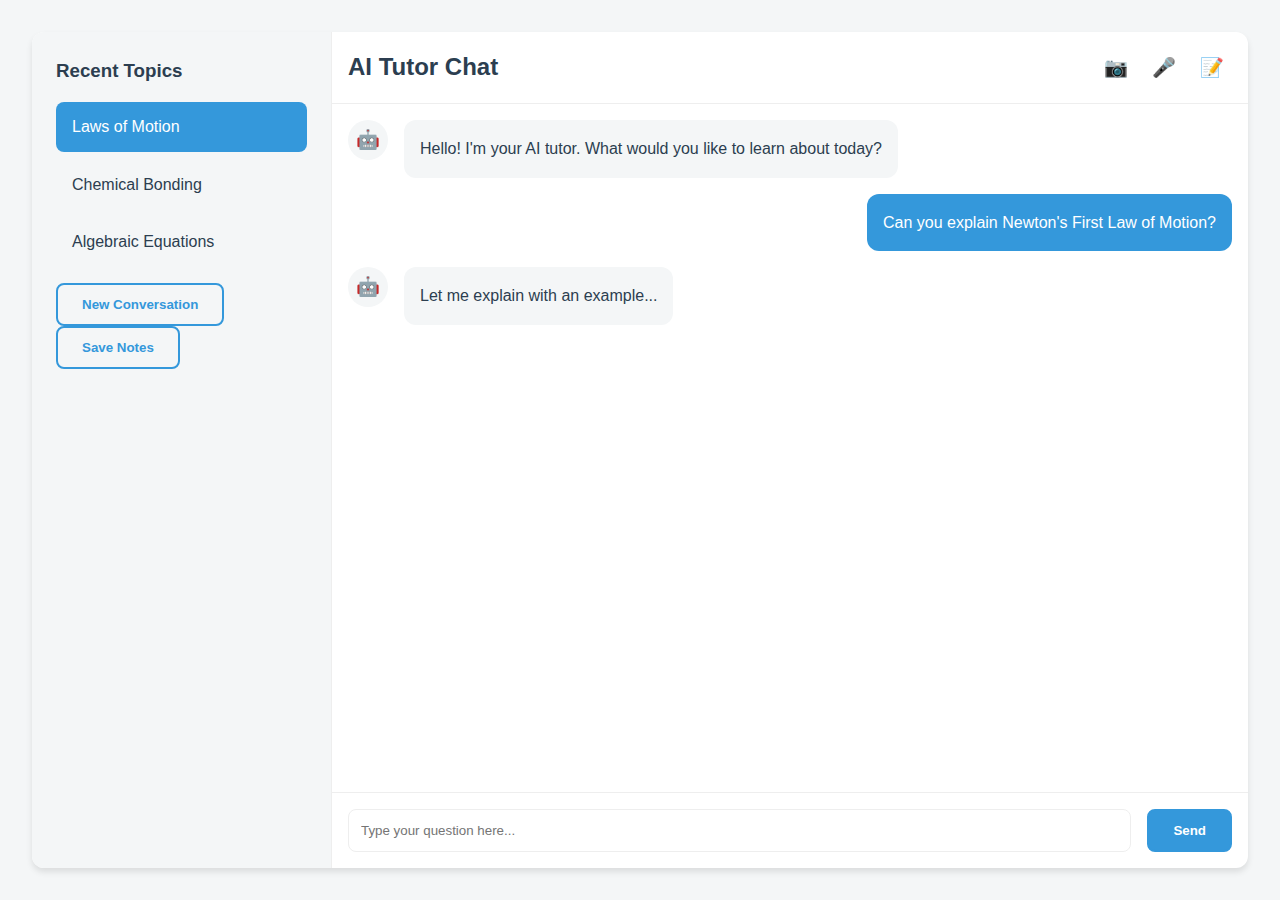
==== ai-tutor.html @ eaa5129a "Add files via upload" ====
<!DOCTYPE html>
<html lang="en">
<head>
    <meta charset="UTF-8">
    <meta name="viewport" content="width=device-width, initial-scale=1.0">
    <title>AI Tutor - ABW Curious</title>
    <link rel="stylesheet" href="style.css">
</head>
<body>
    <div class="tutor-container">
        <div class="tutor-sidebar">
            <h3>Recent Topics</h3>
            <div class="topic-list">
                <div class="topic-item active">Laws of Motion</div>
                <div class="topic-item">Chemical Bonding</div>
                <div class="topic-item">Algebraic Equations</div>
            </div>
            <div class="quick-actions">
                <button class="btn btn-secondary">New Conversation</button>
                <button class="btn btn-secondary">Save Notes</button>
            </div>
        </div>

        <div class="chat-main">
            <div class="chat-header">
                <h2>AI Tutor Chat</h2>
                <div class="chat-tools">
                    <button class="tool-btn">📷</button>
                    <button class="tool-btn">🎤</button>
                    <button class="tool-btn">📝</button>
                </div>
            </div>

            <div class="chat-messages" id="chatMessages">
                <div class="message tutor-message">
                    <div class="message-avatar">🤖</div>
                    <div class="message-content">
                        <p>Hello! I'm your AI tutor. What would you like to learn about today?</p>
                    </div>
                </div>
                <div class="message user-message">
                    <div class="message-content">
                        <p>Can you explain Newton's First Law of Motion?</p>
                    </div>
                </div>
                <div class="message tutor-message">
                    <div class="message-avatar">🤖</div>
                    <div class="message-content">
                        <p>Let me explain with an example...</p>
                    </div>
                </div>
            </div>

            <div class="chat-input">
                <input type="text" placeholder="Type your question here..." id="messageInput">
                <button class="btn btn-primary" id="sendMessage">Send</button>
            </div>
        </div>
    </div>
</body>
</html>
---- style.css ----
:root {
    /* Color Palette */
    --primary-color: #3498db;
    --secondary-color: #2ecc71;
    --background-color: #f4f6f7;
    --text-color: #2c3e50;
    --accent-color: #e74c3c;
    
    /* Typography */
    --font-primary: 'Inter', -apple-system, BlinkMacSystemFont, 'Segoe UI', Roboto, Oxygen, Ubuntu, Cantarell, 'Open Sans', 'Helvetica Neue', sans-serif;
}

* {
    margin: 0;
    padding: 0;
    box-sizing: border-box;
}

body {
    font-family: var(--font-primary);
    background-color: var(--background-color);
    color: var(--text-color);
    line-height: 1.6;
}

/* Header Styles */
header {
    display: flex;
    justify-content: space-between;
    align-items: center;
    padding: 1rem 5%;
    background-color: white;
    box-shadow: 0 2px 4px rgba(0, 0, 0, 0.1);
    position: fixed;
    top: 0;
    width: 100%;
    z-index: 1000; /* Ensure the header is above other content */
}

.logo h1 {
    color: var(--primary-color);
    font-size: 1.5rem;
    font-weight: 700;
}

.logo p {
    color: var(--text-color);
    font-size: 0.9rem;
}

nav ul {
    display: flex;
    list-style: none;
    gap: 1.5rem;
}

nav a {
    text-decoration: none;
    color: var(--text-color);
    font-weight: 500;
    transition: color 0.3s ease;
}

nav a:hover {
    color: var(--primary-color);
}

/* Button Styles */
.btn {
    display: inline-block;
    padding: 0.75rem 1.5rem;
    border-radius: 8px;
    text-decoration: none;
    font-weight: 600;
    transition: all 0.3s ease;
    cursor: pointer;
}

.btn-primary {
    background-color: var(--primary-color);
    color: white;
    border: 2px solid var(--primary-color);
}

.btn-secondary {
    background-color: transparent;
    color: var(--primary-color);
    border: 2px solid var(--primary-color);
}

.btn:hover {
    transform: translateY(-3px);
    box-shadow: 0 4px 6px rgba(0, 0, 0, 0.1);
}

/* Hero Section */
.hero {
    display: flex;
    align-items: center;
    padding: 8rem 5% 4rem; /* Adjusted padding to account for the fixed header */
    gap: 3rem;
}

.hero-content {
    flex: 1;
}

.hero-content h2 {
    font-size: 2.5rem;
    color: var(--primary-color);
    margin-bottom: 1rem;
}

.hero-buttons {
    display: flex;
    gap: 1rem;
    margin-top: 1.5rem;
}

.hero-image {
    flex: 1;
}

.hero-image img {
    max-width: 100%;
    border-radius: 12px;
    box-shadow: 0 10px 20px rgba(0, 0, 0, 0.1);
}

/* Features */
.features {
    text-align: center;
    padding: 4rem 5%;
    background-color: white;
}

.feature-grid {
    display: grid;
    grid-template-columns: repeat(3, 1fr);
    gap: 2rem;
    margin-top: 2rem;
}

.feature {
    background-color: var(--background-color);
    padding: 2rem;
    border-radius: 12px;
    transition: transform 0.3s ease;
}

.feature:hover {
    transform: scale(1.05);
}

.feature-icon {
    font-size: 3rem;
    margin-bottom: 1rem;
}

/* Login & Signup Forms */
.login-container, .signup-container, .profile-container {
    display: flex;
    justify-content: center;
    align-items: center;
    min-height: 100vh;
    background-color: var(--background-color);
}

.login-form, .signup-form, .profile-form {
    background-color: white;
    padding: 3rem;
    border-radius: 12px;
    box-shadow: 0 10px 20px rgba(0, 0, 0, 0.1);
    width: 100%;
    max-width: 500px;
}

.form-group {
    margin-bottom: 1rem;
}

.form-group input, .form-group select {
    width: 100%;
    padding: 0.75rem;
    border: 1px solid #ddd;
    border-radius: 8px;
    transition: border-color 0.3s ease;
}

.form-group input:focus, .form-group select:focus {
    outline: none;
    border-color: var(--primary-color);
}

/* Dashboard */
.dashboard-container {
    display: flex;
    padding-top: 4rem;
    height: 100vh;
}

.sidebar {
    width: 250px;
    background-color: white;
    padding: 2rem;
    box-shadow: 2px 0 4px rgba(0, 0, 0, 0.1);
}

.user-profile {
    text-align: center;
    margin-bottom: 2rem;
}

.user-profile img {
    border-radius: 50%;
    margin-bottom: 1rem;
}

.sidebar nav ul {
    list-style: none;
}

.sidebar nav li {
    padding: 0.75rem 1rem;
    cursor: pointer;
    transition: background-color 0.3s ease;
    border-radius: 8px;
}

.sidebar nav li.active {
    background-color: var(--primary-color);
    color: white;
}

.main-content {
    margin-top: 16px;
    flex-grow: 1;
    padding: 2rem;
    overflow-y: auto;
}

.selected-subjects, .recommended-topics {
    margin-bottom: 2rem;
}

.subject-cards, .topic-grid {
    display: grid;
    grid-template-columns: repeat(auto-fit, minmax(200px, 1fr));
    gap: 1rem;
}

.subject-card, .topic-card {
    background-color: white;
    padding: 1.5rem;
    border-radius: 12px;
    text-align: center;
    box-shadow: 0 4px 6px rgba(0, 0, 0, 0.1);
    transition: transform 0.3s ease;
}

.subject-card:hover, .topic-card:hover {
    transform: translateY(-5px);
}

.subject-icon, .topic-icon {
    font-size: 2.5rem;
    margin-bottom: 1rem;
}

/* Footer */
footer {
    text-align: center;
    padding: 1rem;
    background-color: white;
    box-shadow: 0 -2px 4px rgba(0, 0, 0, 0.1);
}

/* Responsive Design */
@media screen and (max-width: 768px) {
    .hero, .feature-grid {
        flex-direction: column;
        text-align: center;
    }

    .sidebar {
        width: 100%;
        position: fixed;
        bottom: 0;
        left: 0;
        z-index: 1000;
    }

    .dashboard-container {
        flex-direction: column;
    }
}
/* Quiz Styles */
.quiz-container {
    max-width: 800px;
    margin: 2rem auto;
    padding: 2rem;
    background-color: white;
    border-radius: 12px;
    box-shadow: 0 4px 6px rgba(0, 0, 0, 0.1);
}

.quiz-header {
    margin-bottom: 2rem;
    padding-bottom: 1rem;
    border-bottom: 1px solid #eee;
}

.quiz-info {
    display: flex;
    justify-content: space-between;
    margin-top: 1rem;
    color: var(--text-color);
}

.question-card {
    background-color: var(--background-color);
    padding: 2rem;
    border-radius: 8px;
    margin-bottom: 2rem;
}

.question-text {
    font-size: 1.2rem;
    margin-bottom: 1.5rem;
    color: var(--text-color);
}

.options-list {
    display: flex;
    flex-direction: column;
    gap: 1rem;
}

.option {
    display: flex;
    align-items: center;
    padding: 1rem;
    background-color: white;
    border-radius: 8px;
    cursor: pointer;
    transition: background-color 0.3s ease;
}

.option:hover {
    background-color: #f0f0f0;
}

.quiz-navigation {
    display: flex;
    justify-content: space-between;
    margin-top: 2rem;
}

/* Learning Path Styles */
.learning-path-container {
    max-width: 800px;
    margin: 2rem auto;
    padding: 2rem;
}

.path-header {
    margin-bottom: 2rem;
}

.progress-indicator {
    margin-top: 1rem;
}

.progress-bar {
    height: 8px;
    background-color: #eee;
    border-radius: 4px;
    overflow: hidden;
}

.progress {
    height: 100%;
    background-color: var(--primary-color);
    transition: width 0.3s ease;
}

.milestone {
    display: flex;
    gap: 1.5rem;
    padding: 1.5rem;
    background-color: white;
    border-radius: 12px;
    margin-bottom: 1rem;
    box-shadow: 0 2px 4px rgba(0, 0, 0, 0.1);
}

.milestone-icon {
    width: 40px;
    height: 40px;
    background-color: var(--background-color);
    border-radius: 50%;
    display: flex;
    align-items: center;
    justify-content: center;
    font-size: 1.2rem;
}

.milestone.completed .milestone-icon {
    background-color: var(--secondary-color);
    color: white;
}

.milestone.active .milestone-icon {
    background-color: var(--primary-color);
    color: white;
}

.milestone-topics {
    display: flex;
    flex-wrap: wrap;
    gap: 0.5rem;
    margin-top: 1rem;
}

.topic-tag {
    padding: 0.5rem 1rem;
    background-color: var(--background-color);
    border-radius: 20px;
    font-size: 0.9rem;
}

.topic-tag.completed {
    background-color: var(--secondary-color);
    color: white;
}

.topic-tag.active {
    background-color: var(--primary-color);
    color: white;
}
.tutor-container {
    display: flex;
    height: calc(100vh - 4rem);
    margin: 2rem;
    background-color: white;
    border-radius: 12px;
    overflow: hidden;
    box-shadow: 0 4px 6px rgba(0, 0, 0, 0.1);
}

.tutor-sidebar {
    width: 300px;
    padding: 1.5rem;
    background-color: var(--background-color);
    border-right: 1px solid #eee;
}

.topic-list {
    margin: 1rem 0;
}

.topic-item {
    padding: 0.75rem 1rem;
    cursor: pointer;
    border-radius: 8px;
    margin-bottom: 0.5rem;
}

.topic-item.active {
    background-color: var(--primary-color);
    color: white;
}

.chat-main {
    flex: 1;
    display: flex;
    flex-direction: column;
}

.chat-header {
    padding: 1rem;
    border-bottom: 1px solid #eee;
    display: flex;
    justify-content: space-between;
    align-items: center;
}

.chat-tools {
    display: flex;
    gap: 0.5rem;
}

.tool-btn {
    padding: 0.5rem;
    border: none;
    background: none;
    cursor: pointer;
    font-size: 1.2rem;
}

.chat-messages {
    flex: 1;
    padding: 1rem;
    overflow-y: auto;
    display: flex;
    flex-direction: column;
    gap: 1rem;
}

.message {
    display: flex;
    gap: 1rem;
    max-width: 80%;
}

.tutor-message {
    align-self: flex-start;
}

.user-message {
    align-self: flex-end;
    flex-direction: row-reverse;
}

.message-avatar {
    width: 40px;
    height: 40px;
    background-color: var(--background-color);
    border-radius: 50%;
    display: flex;
    align-items: center;
    justify-content: center;
    font-size: 1.2rem;
}

.message-content {
    background-color: var(--background-color);
    padding: 1rem;
    border-radius: 12px;
}

.user-message .message-content {
    background-color: var(--primary-color);
    color: white;
}

.chat-input {
    padding: 1rem;
    border-top: 1px solid #eee;
    display: flex;
    gap: 1rem;
}

.chat-input input {
    flex: 1;
    padding: 0.75rem;
    border: 1px solid #eee;
    border-radius: 8px;
}
/* Library Styles */
.library-container {
    max-width: 1200px;
    margin: 2rem auto;
    padding: 2rem;
}

.library-header {
    margin-bottom: 2rem;
}

.search-bar {
    display: flex;
    gap: 1rem;
    margin: 1rem 0;
}

.search-bar input {
    flex: 1;
    padding: 0.75rem;
    border: 1px solid #eee;
    border-radius: 8px;
}

.filter-tags {
    display: flex;
    gap: 1rem;
    margin: 1rem 0;
}

.filter {
    padding: 0.5rem 1rem;
    background-color: var(--background-color);
    border-radius: 20px;
    cursor: pointer;
}

.filter.active {
    background-color: var(--primary-color);
    color: white;
}

.resources-grid {
    display: grid;
    grid-template-columns: repeat(auto-fill, minmax(300px, 1fr));
    gap: 1.5rem;
}

.resource-card {
    background-color: white;
    border-radius: 12px;
    padding: 1.5rem;
    display: flex;
    gap: 1rem;
    box-shadow: 0 2px 4px rgba(0, 0, 0, 0.1);
    transition: transform 0.3s ease;
}

.resource-card:hover {
    transform: translateY(-5px);
}

.resource-type {
    font-size: 2rem;
    width: 50px;
    height: 50px;
    display: flex;
    align-items: center;
    justify-content: center;
    background-color: var(--background-color);
    border-radius: 12px;
}

.resource-meta {
    display: flex;
    justify-content: space-between;
    margin-top: 1rem;
    font-size: 0.9rem;
    color: #666;
}
.profile-dashboard {
    max-width: 1000px;
    margin: 2rem auto;
    padding: 2rem;
}

.profile-header {
    background-color: white;
    padding: 2rem;
    border-radius: 12px;
    margin-bottom: 2rem;
    box-shadow: 0 2px 4px rgba(0, 0, 0, 0.1);
}

.profile-info {
    display: flex;
    align-items: center;
    gap: 2rem;
    margin-bottom: 2rem;
}

.profile-avatar {
    width: 100px;
    height: 100px;
    border-radius: 50%;
}

.profile-stats {
    display: grid;
    grid-template-columns: repeat(3, 1fr);
    gap: 1rem;
}

.stat-card {
    background-color: var(--background-color);
    padding: 1rem;
    border-radius: 8px;
    text-align: center;
}

.stat-card h4 {
    color: #666;
    margin-bottom: 0.5rem;
}

.stat-card p {
    font-size: 1.5rem;
    color: var(--primary-color);
    font-weight: bold;
}

.performance-section {
    background-color: white;
    padding: 2rem;
    border-radius: 12px;
    margin-bottom: 2rem;
    box-shadow: 0 2px 4px rgba(0, 0, 0, 0.1);
}

.subject-progress {
    display: flex;
    flex-direction: column;
    gap: 1rem;
    margin-top: 1rem;
}

.subject {
    display: flex;
    align-items: center;
    gap: 1rem;
}

.subject span {
    width: 100px;
}

.achievements-grid {
    display: grid;
    grid-template-columns: repeat(auto-fill, minmax(250px, 1fr));
    gap: 1rem;
    margin-top: 1rem;
}
.achievement-card {
    background-color: white;
    padding: 1.5rem;
    border-radius: 12px;
    box-shadow: 0 2px 4px rgba(0, 0, 0, 0.1);
    text-align: center;
    transition: transform 0.3s ease;
}

.achievement-card:hover {
    transform: translateY(-5px);
}

.achievement-icon {
    font-size: 2rem;
    margin-bottom: 1rem;
}

.achievement-card h4 {
    color: var(--text-color);
    margin-bottom: 0.5rem;
}

.achievement-card p {
    color: #666;
    font-size: 0.9rem;
}
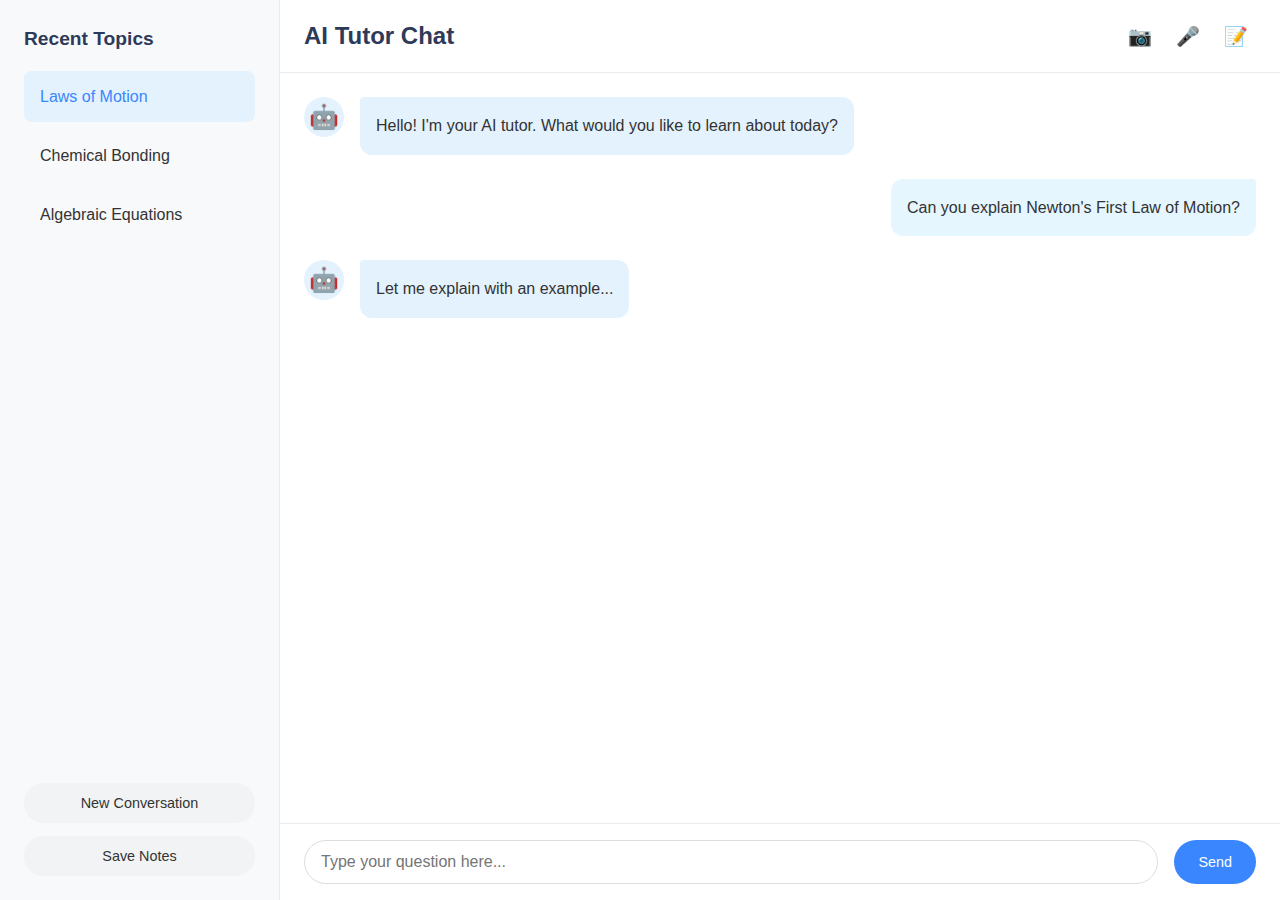
==== commit 7a22788c: "Update ai-tutor.html" ====
--- a/ai-tutor.html
+++ b/ai-tutor.html
@@ -1,61 +1,400 @@
-<!DOCTYPE html>
-<html lang="en">
-<head>
-    <meta charset="UTF-8">
-    <meta name="viewport" content="width=device-width, initial-scale=1.0">
-    <title>AI Tutor - ABW Curious</title>
-    <link rel="stylesheet" href="style.css">
-</head>
-<body>
-    <div class="tutor-container">
-        <div class="tutor-sidebar">
-            <h3>Recent Topics</h3>
-            <div class="topic-list">
-                <div class="topic-item active">Laws of Motion</div>
-                <div class="topic-item">Chemical Bonding</div>
-                <div class="topic-item">Algebraic Equations</div>
-            </div>
-            <div class="quick-actions">
-                <button class="btn btn-secondary">New Conversation</button>
-                <button class="btn btn-secondary">Save Notes</button>
-            </div>
-        </div>
-
-        <div class="chat-main">
-            <div class="chat-header">
-                <h2>AI Tutor Chat</h2>
-                <div class="chat-tools">
-                    <button class="tool-btn">📷</button>
-                    <button class="tool-btn">🎤</button>
-                    <button class="tool-btn">📝</button>
-                </div>
-            </div>
-
-            <div class="chat-messages" id="chatMessages">
-                <div class="message tutor-message">
-                    <div class="message-avatar">🤖</div>
-                    <div class="message-content">
-                        <p>Hello! I'm your AI tutor. What would you like to learn about today?</p>
-                    </div>
-                </div>
-                <div class="message user-message">
-                    <div class="message-content">
-                        <p>Can you explain Newton's First Law of Motion?</p>
-                    </div>
-                </div>
-                <div class="message tutor-message">
-                    <div class="message-avatar">🤖</div>
-                    <div class="message-content">
-                        <p>Let me explain with an example...</p>
-                    </div>
-                </div>
-            </div>
-
-            <div class="chat-input">
-                <input type="text" placeholder="Type your question here..." id="messageInput">
-                <button class="btn btn-primary" id="sendMessage">Send</button>
-            </div>
-        </div>
-    </div>
-</body>
-</html>
+<!DOCTYPE html>
+<html lang="en">
+<head>
+    <meta charset="UTF-8">
+    <meta name="viewport" content="width=device-width, initial-scale=1.0">
+    <title>AI Tutor - ABW Curious</title>
+    <style>
+    /* Base styles */
+    * {
+        margin: 0;
+        padding: 0;
+        box-sizing: border-box;
+    }
+
+    body {
+        font-family: 'Segoe UI', Tahoma, Geneva, Verdana, sans-serif;
+        line-height: 1.6;
+        color: #333;
+        background-color: #f9f9f9;
+        height: 100vh;
+        overflow: hidden;
+    }
+
+    /* Tutor Container */
+    .tutor-container {
+        display: flex;
+        height: 100vh;
+        max-height: 100vh;
+        background-color: #fff;
+    }
+
+    /* Sidebar Styles */
+    .tutor-sidebar {
+        background-color: #f8f9fa;
+        width: 280px;
+        padding: 1.5rem;
+        border-right: 1px solid #e9ecef;
+        display: flex;
+        flex-direction: column;
+        transition: all 0.3s ease;
+    }
+
+    .tutor-sidebar h3 {
+        color: #2e3a59;
+        margin-bottom: 1rem;
+        font-size: 1.2rem;
+    }
+
+    .topic-list {
+        flex-grow: 1;
+        overflow-y: auto;
+        margin-bottom: 1rem;
+    }
+
+    .topic-item {
+        padding: 0.8rem 1rem;
+        margin-bottom: 0.5rem;
+        border-radius: 8px;
+        cursor: pointer;
+        transition: background-color 0.2s;
+    }
+
+    .topic-item:hover {
+        background-color: #e9ecef;
+    }
+
+    .topic-item.active {
+        background-color: #e3f2fd;
+        color: #3a86ff;
+        font-weight: 500;
+    }
+
+    .quick-actions {
+        display: flex;
+        flex-direction: column;
+        gap: 0.8rem;
+    }
+
+    /* Main Chat Area */
+    .chat-main {
+        flex: 1;
+        display: flex;
+        flex-direction: column;
+        max-height: 100vh;
+        overflow: hidden;
+    }
+
+    .chat-header {
+        padding: 1rem 1.5rem;
+        background-color: #fff;
+        border-bottom: 1px solid #e9ecef;
+        display: flex;
+        justify-content: space-between;
+        align-items: center;
+    }
+
+    .chat-header h2 {
+        color: #2e3a59;
+        font-size: 1.5rem;
+    }
+
+    .chat-tools {
+        display: flex;
+        gap: 0.5rem;
+    }
+
+    .tool-btn {
+        background: none;
+        border: none;
+        font-size: 1.2rem;
+        cursor: pointer;
+        width: 40px;
+        height: 40px;
+        border-radius: 50%;
+        display: flex;
+        align-items: center;
+        justify-content: center;
+        transition: background-color 0.2s;
+    }
+
+    .tool-btn:hover {
+        background-color: #f1f3f4;
+    }
+
+    /* Chat Messages */
+    .chat-messages {
+        flex: 1;
+        padding: 1.5rem;
+        overflow-y: auto;
+        display: flex;
+        flex-direction: column;
+        gap: 1.5rem;
+    }
+
+    .message {
+        display: flex;
+        gap: 1rem;
+        max-width: 80%;
+    }
+
+    .tutor-message {
+        align-self: flex-start;
+    }
+
+    .user-message {
+        align-self: flex-end;
+        flex-direction: row-reverse;
+    }
+
+    .message-avatar {
+        width: 40px;
+        height: 40px;
+        background-color: #e3f2fd;
+        border-radius: 50%;
+        display: flex;
+        align-items: center;
+        justify-content: center;
+        font-size: 1.5rem;
+        flex-shrink: 0;
+    }
+
+    .message-content {
+        background-color: #f1f3f4;
+        padding: 1rem;
+        border-radius: 12px;
+        position: relative;
+    }
+
+    .tutor-message .message-content {
+        border-top-left-radius: 4px;
+        background-color: #e3f2fd;
+    }
+
+    .user-message .message-content {
+        border-top-right-radius: 4px;
+        background-color: #e5f6ff;
+    }
+
+    /* Chat Input */
+    .chat-input {
+        padding: 1rem 1.5rem;
+        background-color: #fff;
+        border-top: 1px solid #e9ecef;
+        display: flex;
+        gap: 1rem;
+    }
+
+    .chat-input input {
+        flex: 1;
+        padding: 0.75rem 1rem;
+        border: 1px solid #ddd;
+        border-radius: 24px;
+        font-size: 1rem;
+        transition: border-color 0.3s;
+    }
+
+    .chat-input input:focus {
+        outline: none;
+        border-color: #3a86ff;
+    }
+
+    /* Button styles */
+    .btn {
+        padding: 0.75rem 1.5rem;
+        border-radius: 24px;
+        font-weight: 500;
+        cursor: pointer;
+        transition: all 0.3s ease;
+        border: none;
+        font-size: 0.9rem;
+    }
+
+    .btn-primary {
+        background-color: #3a86ff;
+        color: white;
+    }
+
+    .btn-primary:hover {
+        background-color: #2a75e0;
+    }
+
+    .btn-secondary {
+        background-color: #f1f3f4;
+        color: #333;
+    }
+
+    .btn-secondary:hover {
+        background-color: #e9ecef;
+    }
+
+    /* Responsive design */
+    @media (max-width: 992px) {
+        .message {
+            max-width: 90%;
+        }
+    }
+
+    @media (max-width: 768px) {
+        .tutor-container {
+            flex-direction: column;
+        }
+        
+        .tutor-sidebar {
+            width: 100%;
+            height: auto;
+            border-right: none;
+            border-bottom: 1px solid #e9ecef;
+            padding: 1rem;
+        }
+        
+        .topic-list {
+            display: flex;
+            overflow-x: auto;
+            margin-bottom: 1rem;
+            padding-bottom: 0.5rem;
+        }
+        
+        .topic-item {
+            flex-shrink: 0;
+            white-space: nowrap;
+            margin-right: 0.5rem;
+            margin-bottom: 0;
+        }
+        
+        .quick-actions {
+            flex-direction: row;
+            gap: 0.5rem;
+        }
+        
+        .quick-actions .btn {
+            flex: 1;
+            white-space: nowrap;
+            padding: 0.6rem 1rem;
+            font-size: 0.8rem;
+        }
+        
+        .chat-main {
+            height: 0;
+            flex: 1;
+        }
+        
+        .chat-header h2 {
+            font-size: 1.2rem;
+        }
+    }
+
+    @media (max-width: 480px) {
+        .tutor-sidebar {
+            padding: 0.8rem;
+        }
+        
+        .tutor-sidebar h3 {
+            font-size: 1rem;
+            margin-bottom: 0.5rem;
+        }
+        
+        .topic-item {
+            padding: 0.6rem 0.8rem;
+            font-size: 0.9rem;
+        }
+        
+        .chat-header {
+            padding: 0.8rem 1rem;
+        }
+        
+        .tool-btn {
+            width: 32px;
+            height: 32px;
+            font-size: 1rem;
+        }
+        
+        .chat-messages {
+            padding: 1rem;
+            gap: 1rem;
+        }
+        
+        .message {
+            max-width: 95%;
+        }
+        
+        .message-avatar {
+            width: 32px;
+            height: 32px;
+            font-size: 1.2rem;
+        }
+        
+        .message-content {
+            padding: 0.8rem;
+            font-size: 0.9rem;
+        }
+        
+        .chat-input {
+            padding: 0.8rem 1rem;
+        }
+        
+        .chat-input input {
+            padding: 0.6rem 0.8rem;
+            font-size: 0.9rem;
+        }
+        
+        .btn {
+            padding: 0.6rem 1rem;
+            font-size: 0.8rem;
+        }
+    }
+    </style>
+</head>
+<body>
+    <div class="tutor-container">
+        <div class="tutor-sidebar">
+            <h3>Recent Topics</h3>
+            <div class="topic-list">
+                <div class="topic-item active">Laws of Motion</div>
+                <div class="topic-item">Chemical Bonding</div>
+                <div class="topic-item">Algebraic Equations</div>
+            </div>
+            <div class="quick-actions">
+                <button class="btn btn-secondary">New Conversation</button>
+                <button class="btn btn-secondary">Save Notes</button>
+            </div>
+        </div>
+
+        <div class="chat-main">
+            <div class="chat-header">
+                <h2>AI Tutor Chat</h2>
+                <div class="chat-tools">
+                    <button class="tool-btn">📷</button>
+                    <button class="tool-btn">🎤</button>
+                    <button class="tool-btn">📝</button>
+                </div>
+            </div>
+
+            <div class="chat-messages" id="chatMessages">
+                <div class="message tutor-message">
+                    <div class="message-avatar">🤖</div>
+                    <div class="message-content">
+                        <p>Hello! I'm your AI tutor. What would you like to learn about today?</p>
+                    </div>
+                </div>
+                <div class="message user-message">
+                    <div class="message-content">
+                        <p>Can you explain Newton's First Law of Motion?</p>
+                    </div>
+                </div>
+                <div class="message tutor-message">
+                    <div class="message-avatar">🤖</div>
+                    <div class="message-content">
+                        <p>Let me explain with an example...</p>
+                    </div>
+                </div>
+            </div>
+
+            <div class="chat-input">
+                <input type="text" placeholder="Type your question here..." id="messageInput">
+                <button class="btn btn-primary" id="sendMessage">Send</button>
+            </div>
+        </div>
+    </div>
+</body>
+</html>